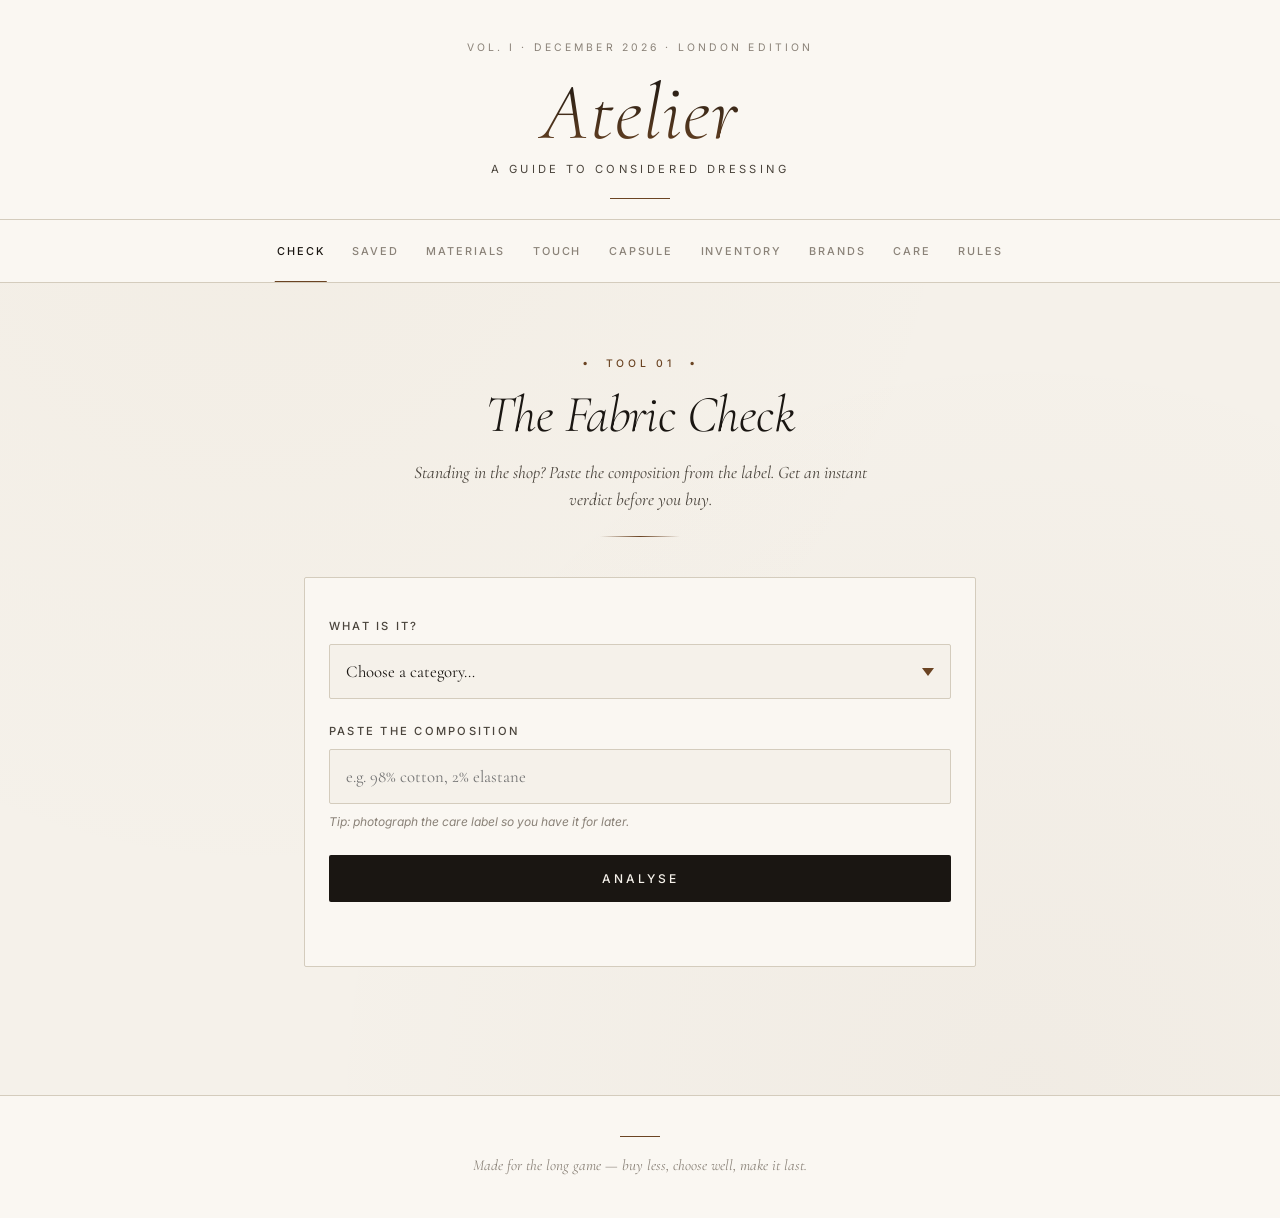
==== index.html @ 92d21474 "Rename index-5.html to index.html" ====
<!DOCTYPE html>
<html lang="en">
<head>
<meta charset="UTF-8">
<meta name="viewport" content="width=device-width, initial-scale=1.0, viewport-fit=cover">
<meta name="theme-color" content="#f5f1ea">
<meta name="apple-mobile-web-app-capable" content="yes">
<meta name="apple-mobile-web-app-status-bar-style" content="default">
<meta name="apple-mobile-web-app-title" content="Atelier">
<title>Atelier — Capsule Wardrobe Guide</title>
<link rel="stylesheet" href="styles.css">
<link rel="preconnect" href="https://fonts.googleapis.com">
<link rel="preconnect" href="https://fonts.gstatic.com" crossorigin>
<link href="https://fonts.googleapis.com/css2?family=Cormorant+Garamond:ital,wght@0,300;0,400;0,500;0,600;1,400&family=Inter:wght@300;400;500;600&display=swap" rel="stylesheet">
</head>
<body>

<header class="masthead">
  <div class="masthead-inner">
    <div class="dateline" id="dateline"></div>
    <h1 class="wordmark">Atelier</h1>
    <div class="tagline">A Guide to Considered Dressing</div>
  </div>
</header>

<nav class="tabs" role="tablist">
  <button class="tab active" data-tab="check" role="tab">Check</button>
  <button class="tab" data-tab="saved" role="tab">Saved</button>
  <button class="tab" data-tab="materials" role="tab">Materials</button>
  <button class="tab" data-tab="touch" role="tab">Touch</button>
  <button class="tab" data-tab="capsule" role="tab">Capsule</button>
  <button class="tab" data-tab="checklist" role="tab">Inventory</button>
  <button class="tab" data-tab="brands" role="tab">Brands</button>
  <button class="tab" data-tab="care" role="tab">Care</button>
  <button class="tab" data-tab="shopping" role="tab">Rules</button>
</nav>

<main>

<!-- ============ TAB 1: SHOPPING CHECK ============ -->
<section class="tab-panel active" id="check">
  <div class="section-header">
    <span class="overline">Tool 01</span>
    <h2 class="section-title">The Fabric Check</h2>
    <p class="lede">Standing in the shop? Paste the composition from the label. Get an instant verdict before you buy.</p>
  </div>

  <div class="check-tool">
    <label for="garment-type" class="field-label">What is it?</label>
    <select id="garment-type" class="select-input">
      <option value="">Choose a category…</option>
      <option value="tshirt">T-shirt / Top</option>
      <option value="jeans">Jeans</option>
      <option value="trousers">Trousers (tailored)</option>
      <option value="blazer">Blazer</option>
      <option value="coat">Coat / Outerwear</option>
      <option value="jumper">Jumper / Knitwear</option>
      <option value="shirt">Shirt / Blouse</option>
      <option value="dress">Dress</option>
      <option value="skirt">Skirt</option>
    </select>

    <label for="composition-input" class="field-label">Paste the composition</label>
    <input type="text" id="composition-input" class="text-input" placeholder="e.g. 98% cotton, 2% elastane">
    <div class="hint">Tip: photograph the care label so you have it for later.</div>

    <button id="check-btn" class="primary-btn">Analyse</button>

    <div id="check-result" class="result-card"></div>
  </div>
</section>

<!-- ============ TAB: SAVED FINDS ============ -->
<section class="tab-panel" id="saved">
  <div class="section-header">
    <span class="overline">Your Finds</span>
    <h2 class="section-title">Saved for Later</h2>
    <p class="lede">The pieces you're considering. Add notes, revisit before committing.</p>
  </div>
  <div id="saved-list" class="saved-list"></div>
</section>

<!-- ============ TAB 2: MATERIALS GUIDE ============ -->
<section class="tab-panel" id="materials">
  <div class="section-header">
    <span class="overline">Tool 02</span>
    <h2 class="section-title">Material Atlas</h2>
    <p class="lede">What to look for, by category. Tap a card to expand.</p>
  </div>
  <div id="materials-list" class="materials-list"></div>
</section>

<!-- ============ TAB: HAND-FEEL TESTS ============ -->
<section class="tab-panel" id="touch">
  <div class="section-header">
    <span class="overline">In the Shop</span>
    <h2 class="section-title">Beyond the Label</h2>
    <p class="lede">Physical tests when the label isn't enough — or when you suspect it lies.</p>
  </div>
  <div id="touch-list" class="touch-list"></div>
</section>

<!-- ============ TAB 3: CAPSULE WARDROBE ============ -->
<section class="tab-panel" id="capsule">
  <div class="section-header">
    <span class="overline">Tool 03</span>
    <h2 class="section-title">The Four-Season Capsule</h2>
    <p class="lede">Classic, timeless, Parisian. Built around neutrals so everything works with everything.</p>
  </div>

  <div class="season-tabs">
    <button class="season-btn active" data-season="foundation">Foundation</button>
    <button class="season-btn" data-season="spring">Spring</button>
    <button class="season-btn" data-season="summer">Summer</button>
    <button class="season-btn" data-season="autumn">Autumn</button>
    <button class="season-btn" data-season="winter">Winter</button>
  </div>

  <div id="capsule-content" class="capsule-content"></div>
</section>

<!-- ============ TAB 4: CHECKLIST ============ -->
<section class="tab-panel" id="checklist">
  <div class="section-header">
    <span class="overline">Tool 04</span>
    <h2 class="section-title">Your Wardrobe Inventory</h2>
    <p class="lede">Tick what you already own. See what's left to build the complete capsule. Saves automatically.</p>
  </div>

  <div class="progress-bar">
    <div class="progress-fill" id="progress-fill"></div>
    <div class="progress-text" id="progress-text">0 of 0 owned</div>
  </div>

  <div id="checklist-content" class="checklist-content"></div>

  <button id="reset-checklist" class="ghost-btn">Reset checklist</button>
</section>

<!-- ============ TAB: BRANDS ============ -->
<section class="tab-panel" id="brands">
  <div class="section-header">
    <span class="overline">Where to Shop</span>
    <h2 class="section-title">The Brand Atlas</h2>
    <p class="lede">UK mid-range. What each brand does well, what to watch for, when to buy.</p>
  </div>
  <div id="brands-list" class="brands-list"></div>
</section>

<!-- ============ TAB: CARE ============ -->
<section class="tab-panel" id="care">
  <div class="section-header">
    <span class="overline">Make it Last</span>
    <h2 class="section-title">The Care Manual</h2>
    <p class="lede">A good care routine doubles a wardrobe's lifespan. Per fibre, what actually matters.</p>
  </div>
  <div id="care-list" class="care-list"></div>
</section>

<!-- ============ TAB 5: SHOPPING NOTES ============ -->
<section class="tab-panel" id="shopping">
  <div class="section-header">
    <span class="overline">Tool 05</span>
    <h2 class="section-title">The Rules of Acquiring</h2>
    <p class="lede">How to shop a capsule without breaking it — or your budget.</p>
  </div>
  <div id="rules-content" class="rules-content"></div>
</section>

</main>

<footer>
  <div class="footer-line"></div>
  <p>Made for the long game — buy less, choose well, make it last.</p>
</footer>

<script src="data.js"></script>
<script src="app.js"></script>
</body>
</html>
---- styles.css ----
/* ============================================
   ATELIER — Capsule Wardrobe Guide
   Editorial / Parisian / Timeless
   ============================================ */

:root {
  --bg: #f5f1ea;
  --bg-paper: #faf7f2;
  --bg-deep: #ebe4d8;
  --ink: #1a1612;
  --ink-soft: #4a443c;
  --ink-faint: #8a8278;
  --rule: #d4ccbd;
  --accent: #6b4423;
  --accent-soft: #a07856;
  --gold: #b08d57;
  --green: #4a5d3a;
  --red: #8b3a3a;
  --amber: #a87838;

  --serif: 'Cormorant Garamond', 'Times New Roman', serif;
  --sans: 'Inter', -apple-system, BlinkMacSystemFont, sans-serif;

  --space-xs: 0.5rem;
  --space-sm: 1rem;
  --space-md: 1.5rem;
  --space-lg: 2.5rem;
  --space-xl: 4rem;

  --max-width: 720px;
}

* { box-sizing: border-box; margin: 0; padding: 0; }

html { -webkit-text-size-adjust: 100%; }

body {
  font-family: var(--serif);
  background: var(--bg);
  color: var(--ink);
  line-height: 1.6;
  font-size: 18px;
  padding-bottom: env(safe-area-inset-bottom);
  min-height: 100vh;
  background-image:
    radial-gradient(at 20% 10%, rgba(176, 141, 87, 0.04) 0%, transparent 50%),
    radial-gradient(at 80% 90%, rgba(107, 68, 35, 0.03) 0%, transparent 50%);
}

/* ============ MASTHEAD ============ */
.masthead {
  padding: var(--space-lg) var(--space-md) var(--space-md);
  text-align: center;
  border-bottom: 1px solid var(--rule);
  background: var(--bg-paper);
  padding-top: calc(var(--space-lg) + env(safe-area-inset-top));
  position: relative;
}

.masthead::before, .masthead::after {
  content: '';
  position: absolute;
  left: 50%;
  transform: translateX(-50%);
  width: 60px;
  height: 1px;
  background: var(--accent);
}
.masthead::before { top: calc(var(--space-lg) - 0.5rem + env(safe-area-inset-top)); display: none; }
.masthead::after { bottom: 1.25rem; }

.masthead-inner {
  max-width: var(--max-width);
  margin: 0 auto;
}

.dateline {
  font-family: var(--sans);
  font-size: 0.65rem;
  letter-spacing: 0.3em;
  text-transform: uppercase;
  color: var(--ink-faint);
  margin-bottom: var(--space-sm);
  font-weight: 400;
}

.wordmark {
  font-family: var(--serif);
  font-weight: 300;
  font-size: clamp(3rem, 10vw, 5rem);
  letter-spacing: 0.01em;
  font-style: italic;
  line-height: 1;
  margin-bottom: var(--space-xs);
  background: linear-gradient(180deg, var(--ink) 0%, var(--accent) 100%);
  -webkit-background-clip: text;
  background-clip: text;
  -webkit-text-fill-color: transparent;
}

.tagline {
  font-family: var(--sans);
  font-size: 0.7rem;
  letter-spacing: 0.3em;
  text-transform: uppercase;
  color: var(--ink-soft);
  font-weight: 400;
  margin-bottom: var(--space-sm);
}

/* ============ TABS ============ */
.tabs {
  display: flex;
  justify-content: center;
  gap: 0;
  background: var(--bg-paper);
  border-bottom: 1px solid var(--rule);
  position: sticky;
  top: 0;
  z-index: 100;
  overflow-x: auto;
  scrollbar-width: none;
  padding: 0 var(--space-sm);
}
.tabs::-webkit-scrollbar { display: none; }

.tab {
  background: none;
  border: none;
  padding: var(--space-md) 0.85rem;
  font-family: var(--sans);
  font-size: 0.68rem;
  letter-spacing: 0.18em;
  text-transform: uppercase;
  color: var(--ink-faint);
  cursor: pointer;
  position: relative;
  white-space: nowrap;
  transition: color 0.25s ease;
  font-weight: 500;
}

.tab:hover { color: var(--ink-soft); }

.tab.active {
  color: var(--ink);
}

.tab.active::after {
  content: '';
  position: absolute;
  bottom: -1px;
  left: 50%;
  transform: translateX(-50%);
  width: 70%;
  height: 2px;
  background: var(--accent);
  animation: slideIn 0.3s ease;
}

@keyframes slideIn {
  from { width: 0; opacity: 0; }
  to { width: 70%; opacity: 1; }
}

/* ============ MAIN ============ */
main {
  max-width: var(--max-width);
  margin: 0 auto;
  padding: var(--space-lg) var(--space-md);
}

.tab-panel {
  display: none;
  animation: fadeIn 0.4s ease;
}

.tab-panel.active { display: block; }

@keyframes fadeIn {
  from { opacity: 0; transform: translateY(8px); }
  to { opacity: 1; transform: translateY(0); }
}

/* ============ SECTION HEADERS ============ */
.section-header {
  text-align: center;
  margin-bottom: var(--space-lg);
  padding-bottom: var(--space-md);
  position: relative;
}

.section-header::after {
  content: '';
  position: absolute;
  bottom: 0;
  left: 50%;
  transform: translateX(-50%);
  width: 80px;
  height: 1px;
  background: linear-gradient(90deg, transparent, var(--accent) 50%, transparent);
}

.overline {
  display: inline-block;
  font-family: var(--sans);
  font-size: 0.65rem;
  letter-spacing: 0.35em;
  text-transform: uppercase;
  color: var(--accent);
  margin-bottom: var(--space-sm);
  font-weight: 500;
  position: relative;
  padding: 0 1.5rem;
}

.overline::before, .overline::after {
  content: '·';
  position: absolute;
  top: 50%;
  transform: translateY(-50%);
  color: var(--accent);
  font-size: 1.5rem;
  line-height: 0;
}
.overline::before { left: 0; }
.overline::after { right: 0; }

.section-title {
  font-family: var(--serif);
  font-weight: 300;
  font-style: italic;
  font-size: clamp(2.25rem, 7vw, 3.25rem);
  line-height: 1.05;
  margin-bottom: var(--space-sm);
  color: var(--ink);
  letter-spacing: -0.01em;
}

.lede {
  font-family: var(--serif);
  font-size: 1.1rem;
  color: var(--ink-soft);
  max-width: 480px;
  margin: 0 auto;
  line-height: 1.55;
  font-style: italic;
}

/* ============ CHECK TOOL ============ */
.check-tool {
  background: var(--bg-paper);
  padding: var(--space-lg) var(--space-md);
  border: 1px solid var(--rule);
  border-radius: 2px;
}

.field-label {
  display: block;
  font-family: var(--sans);
  font-size: 0.7rem;
  letter-spacing: 0.2em;
  text-transform: uppercase;
  color: var(--ink-soft);
  margin-bottom: var(--space-xs);
  font-weight: 500;
}

.field-label:not(:first-child) {
  margin-top: var(--space-md);
}

.select-input, .text-input {
  width: 100%;
  padding: var(--space-sm);
  font-family: var(--serif);
  font-size: 1.05rem;
  background: var(--bg);
  border: 1px solid var(--rule);
  border-radius: 2px;
  color: var(--ink);
  transition: border-color 0.2s;
  -webkit-appearance: none;
  appearance: none;
}

.select-input {
  background-image: url("data:image/svg+xml,%3Csvg xmlns='http://www.w3.org/2000/svg' width='12' height='8' viewBox='0 0 12 8'%3E%3Cpath fill='%236b4423' d='M6 8L0 0h12z'/%3E%3C/svg%3E");
  background-repeat: no-repeat;
  background-position: right 1rem center;
  padding-right: 2.5rem;
}

.select-input:focus, .text-input:focus {
  outline: none;
  border-color: var(--accent);
}

.hint {
  font-family: var(--sans);
  font-size: 0.75rem;
  color: var(--ink-faint);
  margin-top: var(--space-xs);
  font-style: italic;
}

.primary-btn {
  display: block;
  width: 100%;
  margin-top: var(--space-md);
  padding: var(--space-sm) var(--space-md);
  background: var(--ink);
  color: var(--bg);
  border: none;
  font-family: var(--sans);
  font-size: 0.75rem;
  letter-spacing: 0.25em;
  text-transform: uppercase;
  font-weight: 500;
  cursor: pointer;
  transition: background 0.2s;
  border-radius: 2px;
}

.primary-btn:hover { background: var(--accent); }
.primary-btn:active { transform: translateY(1px); }

.ghost-btn {
  display: block;
  margin: var(--space-lg) auto 0;
  padding: var(--space-xs) var(--space-md);
  background: none;
  color: var(--ink-faint);
  border: 1px solid var(--rule);
  font-family: var(--sans);
  font-size: 0.7rem;
  letter-spacing: 0.2em;
  text-transform: uppercase;
  cursor: pointer;
  transition: all 0.2s;
  border-radius: 2px;
}

.ghost-btn:hover {
  color: var(--ink);
  border-color: var(--ink);
}

/* ============ RESULT CARD ============ */
.result-card {
  margin-top: var(--space-md);
  padding: 0;
  background: transparent;
}

.result-card:not(:empty) {
  padding: var(--space-md);
  background: var(--bg);
  border-left: 3px solid var(--rule);
  margin-top: var(--space-md);
  animation: fadeIn 0.4s ease;
}

.result-card.verdict-excellent { border-left-color: var(--green); }
.result-card.verdict-good { border-left-color: var(--gold); }
.result-card.verdict-okay { border-left-color: var(--amber); }
.result-card.verdict-poor { border-left-color: var(--red); }

.verdict-label {
  font-family: var(--sans);
  font-size: 0.7rem;
  letter-spacing: 0.25em;
  text-transform: uppercase;
  font-weight: 600;
  margin-bottom: var(--space-xs);
}

.verdict-excellent .verdict-label { color: var(--green); }
.verdict-good .verdict-label { color: var(--gold); }
.verdict-okay .verdict-label { color: var(--amber); }
.verdict-poor .verdict-label { color: var(--red); }

.verdict-title {
  font-family: var(--serif);
  font-size: 1.5rem;
  font-style: italic;
  margin-bottom: var(--space-sm);
  line-height: 1.2;
}

.verdict-body {
  font-family: var(--serif);
  font-size: 1rem;
  color: var(--ink-soft);
  line-height: 1.5;
  margin-bottom: var(--space-sm);
}

.verdict-body:last-child { margin-bottom: 0; }

.verdict-body strong {
  font-weight: 600;
  color: var(--ink);
}

.fibre-breakdown {
  margin-top: var(--space-sm);
  padding-top: var(--space-sm);
  border-top: 1px solid var(--rule);
}

.fibre-row {
  display: flex;
  justify-content: space-between;
  align-items: baseline;
  padding: 4px 0;
  font-family: var(--sans);
  font-size: 0.85rem;
}

.fibre-name { color: var(--ink); font-weight: 500; }
.fibre-pct { color: var(--ink-soft); font-variant-numeric: tabular-nums; }
.fibre-tag {
  font-size: 0.65rem;
  letter-spacing: 0.15em;
  text-transform: uppercase;
  padding: 2px 6px;
  border-radius: 2px;
  margin-left: 8px;
}
.fibre-tag.good { background: rgba(74, 93, 58, 0.12); color: var(--green); }
.fibre-tag.neutral { background: rgba(176, 141, 87, 0.15); color: var(--gold); }
.fibre-tag.poor { background: rgba(139, 58, 58, 0.1); color: var(--red); }

/* ============ MATERIALS LIST ============ */
.materials-list {
  display: flex;
  flex-direction: column;
  gap: var(--space-md);
}

.material-card {
  background: var(--bg-paper);
  border: 1px solid var(--rule);
  border-radius: 2px;
  overflow: hidden;
  transition: border-color 0.2s;
}

.material-card.open { border-color: var(--accent); }

.material-header {
  padding: var(--space-md);
  cursor: pointer;
  display: flex;
  justify-content: space-between;
  align-items: center;
  gap: var(--space-sm);
}

.material-title-group { flex: 1; }

.material-name {
  font-family: var(--serif);
  font-size: 1.5rem;
  font-style: italic;
  line-height: 1.1;
  margin-bottom: 2px;
}

.material-sub {
  font-family: var(--sans);
  font-size: 0.7rem;
  letter-spacing: 0.2em;
  text-transform: uppercase;
  color: var(--ink-faint);
  font-weight: 500;
}

.material-toggle {
  font-family: var(--serif);
  font-size: 1.5rem;
  color: var(--accent);
  transition: transform 0.3s ease;
  line-height: 1;
}

.material-card.open .material-toggle { transform: rotate(45deg); }

.material-body {
  max-height: 0;
  overflow: hidden;
  transition: max-height 0.4s ease;
}

.material-card.open .material-body { max-height: 3000px; }

.material-body-inner {
  padding: 0 var(--space-md) var(--space-md);
  border-top: 1px solid var(--rule);
  padding-top: var(--space-md);
}

.spec-block { margin-bottom: var(--space-md); }
.spec-block:last-child { margin-bottom: 0; }

.spec-heading {
  font-family: var(--sans);
  font-size: 0.7rem;
  letter-spacing: 0.2em;
  text-transform: uppercase;
  color: var(--accent);
  font-weight: 500;
  margin-bottom: var(--space-xs);
}

.spec-list {
  list-style: none;
  padding: 0;
}

.spec-list li {
  font-family: var(--serif);
  font-size: 1rem;
  color: var(--ink-soft);
  padding: 6px 0;
  padding-left: 1.25rem;
  position: relative;
  line-height: 1.5;
}

.spec-list li::before {
  content: '—';
  position: absolute;
  left: 0;
  color: var(--accent-soft);
}

.spec-list li strong {
  color: var(--ink);
  font-weight: 600;
}

.avoid-list li::before { content: '×'; color: var(--red); font-weight: bold; }
.good-list li::before { content: '✓'; color: var(--green); font-weight: bold; }

/* ============ CAPSULE ============ */
.season-tabs {
  display: flex;
  gap: 4px;
  margin-bottom: var(--space-lg);
  overflow-x: auto;
  scrollbar-width: none;
  padding-bottom: 4px;
}
.season-tabs::-webkit-scrollbar { display: none; }

.season-btn {
  flex: 1 0 auto;
  background: var(--bg-paper);
  border: 1px solid var(--rule);
  padding: var(--space-sm) var(--space-md);
  font-family: var(--sans);
  font-size: 0.7rem;
  letter-spacing: 0.18em;
  text-transform: uppercase;
  color: var(--ink-soft);
  cursor: pointer;
  transition: all 0.2s;
  white-space: nowrap;
  font-weight: 500;
  border-radius: 2px;
}

.season-btn.active {
  background: var(--ink);
  color: var(--bg);
  border-color: var(--ink);
}

.capsule-content {
  display: flex;
  flex-direction: column;
  gap: var(--space-lg);
}

.capsule-intro {
  font-family: var(--serif);
  font-size: 1.05rem;
  font-style: italic;
  color: var(--ink-soft);
  text-align: center;
  padding: var(--space-md) var(--space-sm);
  border-top: 1px solid var(--rule);
  border-bottom: 1px solid var(--rule);
  line-height: 1.5;
}

.capsule-category {
  margin-bottom: var(--space-md);
}

.category-title {
  font-family: var(--serif);
  font-size: 1.6rem;
  font-style: italic;
  margin-bottom: var(--space-xs);
  padding-bottom: var(--space-xs);
  border-bottom: 2px solid var(--ink);
  display: inline-block;
}

.category-count {
  font-family: var(--sans);
  font-size: 0.7rem;
  letter-spacing: 0.2em;
  text-transform: uppercase;
  color: var(--ink-faint);
  margin-bottom: var(--space-md);
  font-weight: 500;
}

.item-list {
  display: flex;
  flex-direction: column;
  gap: var(--space-sm);
}

.item-card {
  background: var(--bg-paper);
  border: 1px solid var(--rule);
  padding: var(--space-md);
  border-radius: 2px;
  position: relative;
}

.item-card.essential {
  border-left: 3px solid var(--accent);
}

.item-name {
  font-family: var(--serif);
  font-size: 1.25rem;
  font-weight: 500;
  margin-bottom: 4px;
  line-height: 1.2;
}

.item-essential-flag {
  font-family: var(--sans);
  font-size: 0.6rem;
  letter-spacing: 0.25em;
  text-transform: uppercase;
  color: var(--accent);
  font-weight: 600;
  margin-bottom: var(--space-xs);
}

.item-desc {
  font-family: var(--serif);
  font-size: 0.95rem;
  color: var(--ink-soft);
  line-height: 1.5;
  margin-bottom: var(--space-sm);
}

.item-spec {
  font-family: var(--sans);
  font-size: 0.75rem;
  color: var(--ink);
  padding: var(--space-xs) var(--space-sm);
  background: var(--bg);
  border-radius: 2px;
  line-height: 1.5;
}

.item-spec strong {
  display: block;
  font-size: 0.65rem;
  letter-spacing: 0.2em;
  text-transform: uppercase;
  color: var(--accent);
  margin-bottom: 2px;
  font-weight: 600;
}

.colour-swatches {
  display: flex;
  gap: 6px;
  margin-top: var(--space-xs);
  flex-wrap: wrap;
}

.swatch {
  display: inline-flex;
  align-items: center;
  gap: 6px;
  font-family: var(--sans);
  font-size: 0.7rem;
  color: var(--ink-soft);
  padding: 4px 8px;
  background: var(--bg);
  border: 1px solid var(--rule);
  border-radius: 12px;
}

.swatch-dot {
  width: 10px;
  height: 10px;
  border-radius: 50%;
  border: 1px solid rgba(0,0,0,0.1);
}

/* ============ CHECKLIST ============ */
.progress-bar {
  position: relative;
  height: 36px;
  background: var(--bg-paper);
  border: 1px solid var(--rule);
  margin-bottom: var(--space-lg);
  border-radius: 2px;
  overflow: hidden;
}

.progress-fill {
  height: 100%;
  background: linear-gradient(90deg, var(--accent-soft), var(--accent));
  transition: width 0.5s ease;
  width: 0%;
}

.progress-text {
  position: absolute;
  inset: 0;
  display: flex;
  align-items: center;
  justify-content: center;
  font-family: var(--sans);
  font-size: 0.75rem;
  letter-spacing: 0.2em;
  text-transform: uppercase;
  color: var(--ink);
  font-weight: 500;
  mix-blend-mode: difference;
  color: white;
}

.checklist-content {
  display: flex;
  flex-direction: column;
  gap: var(--space-md);
}

.checklist-category {
  background: var(--bg-paper);
  border: 1px solid var(--rule);
  padding: var(--space-md);
  border-radius: 2px;
}

.checklist-cat-title {
  font-family: var(--serif);
  font-size: 1.3rem;
  font-style: italic;
  margin-bottom: var(--space-sm);
  padding-bottom: var(--space-xs);
  border-bottom: 1px solid var(--rule);
}

.check-item {
  display: flex;
  align-items: center;
  gap: var(--space-sm);
  padding: var(--space-xs) 0;
  cursor: pointer;
  user-select: none;
}

.check-box {
  width: 22px;
  height: 22px;
  border: 1.5px solid var(--ink-faint);
  border-radius: 2px;
  flex-shrink: 0;
  transition: all 0.2s;
  display: flex;
  align-items: center;
  justify-content: center;
  background: var(--bg);
}

.check-item.checked .check-box {
  background: var(--accent);
  border-color: var(--accent);
}

.check-item.checked .check-box::after {
  content: '✓';
  color: white;
  font-weight: 600;
  font-size: 0.9rem;
  font-family: var(--sans);
}

.check-label {
  font-family: var(--serif);
  font-size: 1rem;
  color: var(--ink);
  flex: 1;
  line-height: 1.4;
}

.check-item.checked .check-label {
  text-decoration: line-through;
  color: var(--ink-faint);
}

/* ============ RULES / SHOPPING ============ */
.rules-content {
  display: flex;
  flex-direction: column;
  gap: var(--space-md);
}

.rule-card {
  background: var(--bg-paper);
  border: 1px solid var(--rule);
  padding: var(--space-md);
  position: relative;
  border-radius: 2px;
}

.rule-number {
  font-family: var(--serif);
  font-style: italic;
  font-size: 3rem;
  color: var(--accent-soft);
  line-height: 1;
  position: absolute;
  top: var(--space-sm);
  right: var(--space-md);
  opacity: 0.3;
}

.rule-title {
  font-family: var(--serif);
  font-size: 1.4rem;
  font-style: italic;
  margin-bottom: var(--space-xs);
  line-height: 1.2;
  padding-right: 60px;
}

.rule-body {
  font-family: var(--serif);
  font-size: 1rem;
  color: var(--ink-soft);
  line-height: 1.5;
}

.rule-body strong {
  color: var(--ink);
  font-weight: 600;
}

/* ============ FOOTER ============ */
footer {
  text-align: center;
  padding: var(--space-lg) var(--space-md);
  border-top: 1px solid var(--rule);
  margin-top: var(--space-xl);
  background: var(--bg-paper);
}

.footer-line {
  width: 40px;
  height: 1px;
  background: var(--accent);
  margin: 0 auto var(--space-sm);
}

footer p {
  font-family: var(--serif);
  font-style: italic;
  font-size: 0.95rem;
  color: var(--ink-faint);
}

/* ============ RESPONSIVE ============ */
@media (min-width: 720px) {
  body { font-size: 18px; }
  main { padding: var(--space-xl) var(--space-md); }
}

@media (max-width: 380px) {
  body { font-size: 16px; }
  .tab { padding: var(--space-md) 0.55rem; font-size: 0.62rem; }
  .item-card, .checklist-category, .rule-card { padding: var(--space-sm); }
}

/* ============================================
   NEW SECTIONS — POLISHED ADDITIONS
   ============================================ */

/* --- Save find button on Check result --- */
.save-find-row {
  margin-top: var(--space-md);
  padding-top: var(--space-md);
  border-top: 1px solid var(--rule);
}

.save-note-input {
  width: 100%;
  padding: 0.6rem var(--space-sm);
  font-family: var(--serif);
  font-size: 0.95rem;
  font-style: italic;
  background: var(--bg-paper);
  border: 1px solid var(--rule);
  border-radius: 2px;
  color: var(--ink);
  margin-bottom: var(--space-xs);
}
.save-note-input:focus { outline: none; border-color: var(--accent); }

.save-find-btn {
  width: 100%;
  padding: 0.65rem var(--space-sm);
  background: var(--bg-paper);
  color: var(--accent);
  border: 1px solid var(--accent);
  font-family: var(--sans);
  font-size: 0.7rem;
  letter-spacing: 0.22em;
  text-transform: uppercase;
  font-weight: 500;
  cursor: pointer;
  transition: all 0.25s ease;
  border-radius: 2px;
}
.save-find-btn:hover {
  background: var(--accent);
  color: var(--bg-paper);
}

.save-confirm {
  font-family: var(--sans);
  font-size: 0.75rem;
  color: var(--green);
  text-align: center;
  margin-top: var(--space-xs);
  opacity: 0;
  transition: opacity 0.4s ease;
  font-weight: 500;
  letter-spacing: 0.15em;
  text-transform: uppercase;
}

/* --- Empty state --- */
.empty-state {
  text-align: center;
  padding: var(--space-xl) var(--space-md);
  background: var(--bg-paper);
  border: 1px dashed var(--rule);
  border-radius: 2px;
}

.empty-icon {
  font-size: 3rem;
  color: var(--accent-soft);
  margin-bottom: var(--space-sm);
  line-height: 1;
}

.empty-title {
  font-family: var(--serif);
  font-style: italic;
  font-size: 1.5rem;
  margin-bottom: var(--space-sm);
  color: var(--ink);
}

.empty-body {
  font-family: var(--serif);
  font-size: 1rem;
  color: var(--ink-soft);
  max-width: 360px;
  margin: 0 auto;
  line-height: 1.5;
}

/* --- Saved finds list --- */
.saved-list {
  display: flex;
  flex-direction: column;
  gap: var(--space-sm);
}

.saved-card {
  background: var(--bg-paper);
  border: 1px solid var(--rule);
  border-left: 3px solid var(--rule);
  padding: var(--space-md);
  border-radius: 2px;
  position: relative;
  animation: fadeIn 0.3s ease;
}

.saved-card.verdict-excellent { border-left-color: var(--green); }
.saved-card.verdict-good { border-left-color: var(--gold); }
.saved-card.verdict-okay { border-left-color: var(--amber); }
.saved-card.verdict-poor { border-left-color: var(--red); }

.saved-header {
  display: flex;
  justify-content: space-between;
  align-items: flex-start;
  margin-bottom: var(--space-xs);
}

.saved-label {
  font-family: var(--sans);
  font-size: 0.65rem;
  letter-spacing: 0.25em;
  text-transform: uppercase;
  font-weight: 600;
  margin-bottom: 4px;
}
.saved-card.verdict-excellent .saved-label { color: var(--green); }
.saved-card.verdict-good .saved-label { color: var(--gold); }
.saved-card.verdict-okay .saved-label { color: var(--amber); }
.saved-card.verdict-poor .saved-label { color: var(--red); }

.saved-garment {
  font-family: var(--sans);
  font-size: 0.75rem;
  color: var(--ink-faint);
  font-weight: 500;
}

.saved-delete {
  background: none;
  border: none;
  font-size: 1.5rem;
  color: var(--ink-faint);
  cursor: pointer;
  padding: 0 0.5rem;
  line-height: 1;
  font-weight: 300;
  transition: color 0.2s;
}
.saved-delete:hover { color: var(--red); }

.saved-title {
  font-family: var(--serif);
  font-style: italic;
  font-size: 1.3rem;
  line-height: 1.2;
  margin-bottom: var(--space-sm);
  color: var(--ink);
}

.saved-comp {
  font-family: var(--sans);
  font-size: 0.85rem;
  color: var(--ink-soft);
  padding: var(--space-xs) var(--space-sm);
  background: var(--bg);
  border-radius: 2px;
  margin-bottom: var(--space-sm);
  line-height: 1.5;
}
.saved-comp strong {
  display: block;
  font-size: 0.6rem;
  letter-spacing: 0.2em;
  text-transform: uppercase;
  color: var(--accent);
  margin-bottom: 2px;
  font-weight: 600;
}

.saved-note {
  font-family: var(--serif);
  font-style: italic;
  font-size: 1rem;
  color: var(--ink);
  padding-left: var(--space-sm);
  border-left: 2px solid var(--accent-soft);
  margin-bottom: var(--space-sm);
  line-height: 1.5;
}

.saved-date {
  font-family: var(--sans);
  font-size: 0.65rem;
  letter-spacing: 0.2em;
  text-transform: uppercase;
  color: var(--ink-faint);
  font-weight: 500;
}

/* --- Hand-feel tests --- */
.touch-list {
  display: flex;
  flex-direction: column;
  gap: var(--space-md);
}

.touch-card {
  background: var(--bg-paper);
  border: 1px solid var(--rule);
  padding: var(--space-md);
  border-radius: 2px;
  position: relative;
  overflow: hidden;
}

.touch-num {
  position: absolute;
  top: var(--space-xs);
  right: var(--space-sm);
  font-family: var(--serif);
  font-style: italic;
  font-size: 3.5rem;
  color: var(--accent-soft);
  opacity: 0.15;
  line-height: 1;
  font-weight: 300;
}

.touch-icon {
  font-size: 1.75rem;
  margin-bottom: var(--space-xs);
  color: var(--accent);
}

.touch-name {
  font-family: var(--serif);
  font-style: italic;
  font-size: 1.5rem;
  margin-bottom: var(--space-sm);
  line-height: 1.2;
  color: var(--ink);
}

.touch-when, .touch-how {
  font-family: var(--serif);
  font-size: 0.95rem;
  color: var(--ink-soft);
  padding: 0.4rem 0;
  line-height: 1.5;
}

.touch-when strong, .touch-how strong {
  display: inline-block;
  font-family: var(--sans);
  font-size: 0.6rem;
  letter-spacing: 0.25em;
  text-transform: uppercase;
  color: var(--accent);
  font-weight: 600;
  margin-right: 0.5rem;
  min-width: 40px;
}

.touch-result-row {
  display: flex;
  flex-direction: column;
  gap: var(--space-xs);
  margin: var(--space-sm) 0;
}

@media (min-width: 520px) {
  .touch-result-row { flex-direction: row; }
  .touch-result-row > div { flex: 1; }
}

.touch-pass, .touch-fail {
  padding: var(--space-sm);
  background: var(--bg);
  border-radius: 2px;
  font-family: var(--serif);
  font-size: 0.95rem;
  line-height: 1.5;
  border-left: 2px solid;
}

.touch-pass { color: var(--ink); border-left-color: var(--green); }
.touch-fail { color: var(--ink); border-left-color: var(--red); }

.touch-pass strong, .touch-fail strong {
  display: block;
  font-family: var(--sans);
  font-size: 0.65rem;
  letter-spacing: 0.2em;
  text-transform: uppercase;
  margin-bottom: 4px;
  font-weight: 600;
}
.touch-pass strong { color: var(--green); }
.touch-fail strong { color: var(--red); }

.touch-note {
  font-family: var(--serif);
  font-style: italic;
  font-size: 0.95rem;
  color: var(--ink-soft);
  padding-top: var(--space-sm);
  border-top: 1px solid var(--rule);
  line-height: 1.5;
}

/* --- Brands --- */
.brands-list {
  display: flex;
  flex-direction: column;
  gap: var(--space-sm);
}

.brand-card {
  background: var(--bg-paper);
  border: 1px solid var(--rule);
  border-radius: 2px;
  overflow: hidden;
  transition: border-color 0.25s;
}

.brand-card.open { border-color: var(--accent); }

.brand-header {
  padding: var(--space-md);
  cursor: pointer;
  display: flex;
  justify-content: space-between;
  align-items: center;
  gap: var(--space-sm);
}

.brand-name {
  font-family: var(--serif);
  font-style: italic;
  font-size: 1.5rem;
  line-height: 1.1;
  margin-bottom: 4px;
  color: var(--ink);
}

.brand-tier {
  font-family: var(--sans);
  font-size: 0.7rem;
  letter-spacing: 0.18em;
  text-transform: uppercase;
  color: var(--ink-faint);
  font-weight: 500;
}

.brand-toggle {
  font-family: var(--serif);
  font-size: 1.5rem;
  color: var(--accent);
  transition: transform 0.3s ease;
  line-height: 1;
}

.brand-card.open .brand-toggle { transform: rotate(45deg); }

.brand-body {
  max-height: 0;
  overflow: hidden;
  transition: max-height 0.4s ease;
}

.brand-card.open .brand-body { max-height: 2000px; }

.brand-body-inner {
  padding: 0 var(--space-md) var(--space-md);
  border-top: 1px solid var(--rule);
  padding-top: var(--space-md);
}

/* --- Care --- */
.care-list {
  display: flex;
  flex-direction: column;
  gap: var(--space-sm);
}

.care-card {
  background: var(--bg-paper);
  border: 1px solid var(--rule);
  border-radius: 2px;
  overflow: hidden;
  transition: border-color 0.25s;
}

.care-card.open { border-color: var(--accent); }

.care-header {
  padding: var(--space-md);
  cursor: pointer;
  display: flex;
  align-items: center;
  gap: var(--space-sm);
}

.care-icon {
  font-size: 1.75rem;
  flex-shrink: 0;
}

.care-name {
  font-family: var(--serif);
  font-style: italic;
  font-size: 1.5rem;
  line-height: 1.1;
  color: var(--ink);
  flex: 1;
}

.care-toggle {
  font-family: var(--serif);
  font-size: 1.5rem;
  color: var(--accent);
  transition: transform 0.3s ease;
  line-height: 1;
  margin-left: auto;
}

.care-card.open .care-toggle { transform: rotate(45deg); }

.care-summary {
  font-family: var(--serif);
  font-style: italic;
  font-size: 1rem;
  color: var(--ink-soft);
  padding: 0 var(--space-md) var(--space-md);
  line-height: 1.5;
  border-top: 1px solid var(--rule);
  padding-top: var(--space-sm);
}

.care-body {
  max-height: 0;
  overflow: hidden;
  transition: max-height 0.5s ease;
}

.care-card.open .care-body { max-height: 3000px; }

.care-body-inner {
  padding: 0 var(--space-md) var(--space-md);
  border-top: 1px solid var(--rule);
  padding-top: var(--space-md);
}
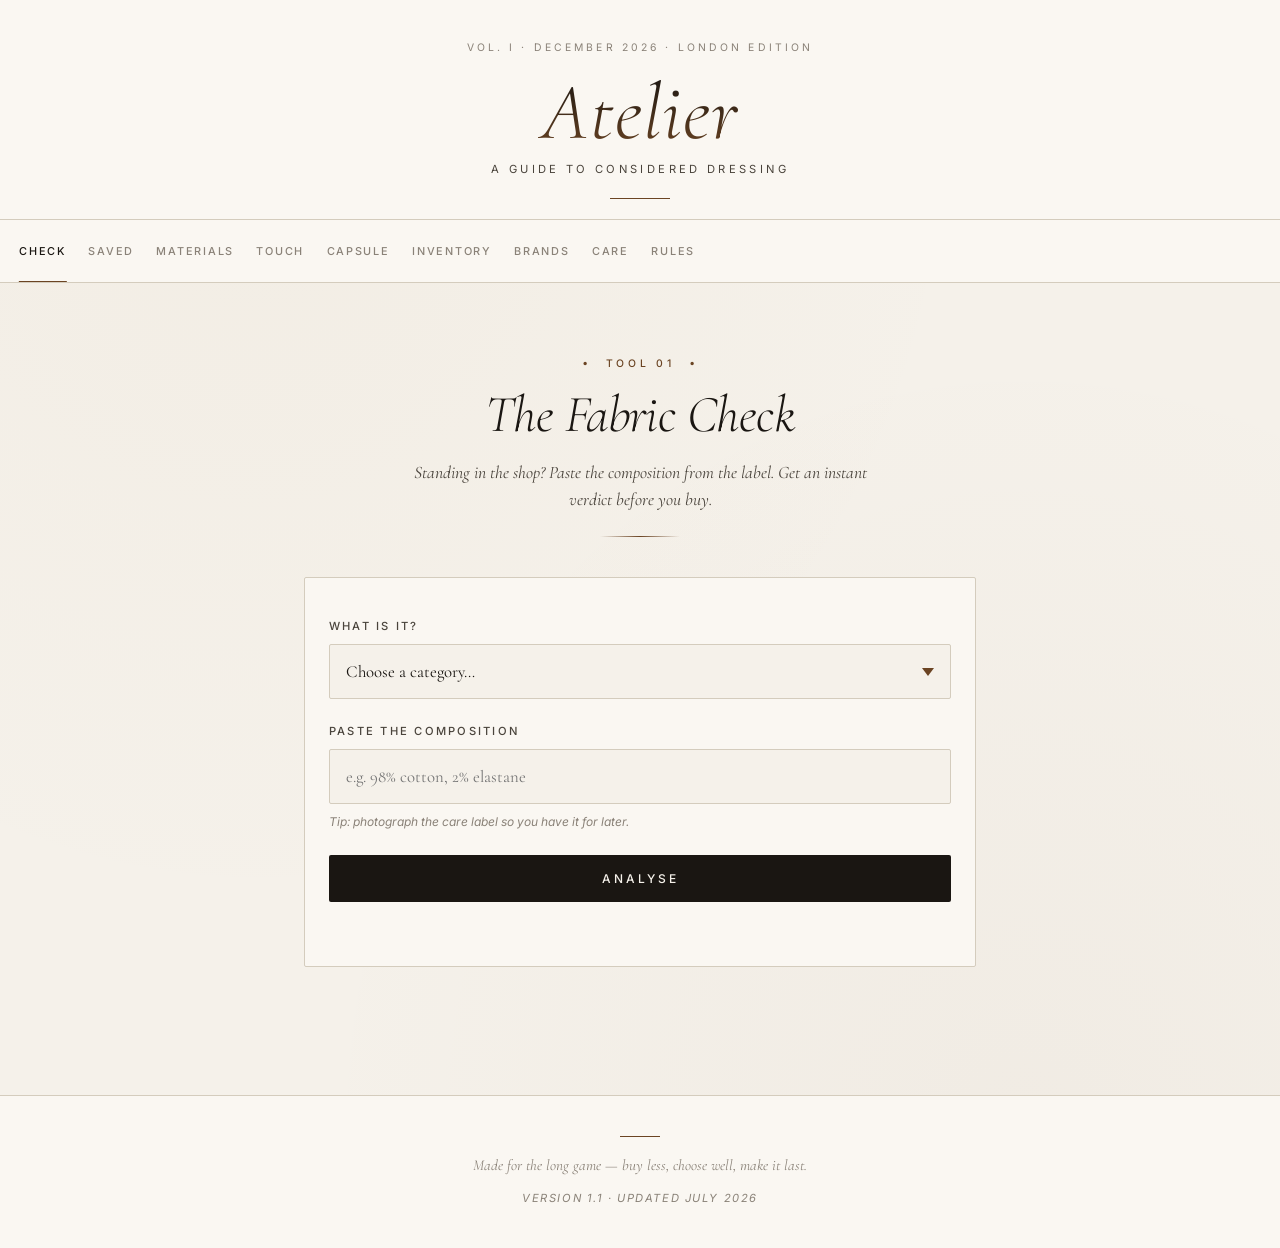
==== commit 9e5081fc: "Add version info to footer in index.html" ====
--- a/index.html
+++ b/index.html
@@ -14,7 +14,7 @@
 <link href="https://fonts.googleapis.com/css2?family=Cormorant+Garamond:ital,wght@0,300;0,400;0,500;0,600;1,400&family=Inter:wght@300;400;500;600&display=swap" rel="stylesheet">
 </head>
 <body>
-
+ 
 <header class="masthead">
   <div class="masthead-inner">
     <div class="dateline" id="dateline"></div>
@@ -22,7 +22,8 @@
     <div class="tagline">A Guide to Considered Dressing</div>
   </div>
 </header>
-
+ 
+<div class="tabs-wrap">
 <nav class="tabs" role="tablist">
   <button class="tab active" data-tab="check" role="tab">Check</button>
   <button class="tab" data-tab="saved" role="tab">Saved</button>
@@ -34,9 +35,10 @@
   <button class="tab" data-tab="care" role="tab">Care</button>
   <button class="tab" data-tab="shopping" role="tab">Rules</button>
 </nav>
-
+</div>
+ 
 <main>
-
+ 
 <!-- ============ TAB 1: SHOPPING CHECK ============ -->
 <section class="tab-panel active" id="check">
   <div class="section-header">
@@ -44,7 +46,7 @@
     <h2 class="section-title">The Fabric Check</h2>
     <p class="lede">Standing in the shop? Paste the composition from the label. Get an instant verdict before you buy.</p>
   </div>
-
+ 
   <div class="check-tool">
     <label for="garment-type" class="field-label">What is it?</label>
     <select id="garment-type" class="select-input">
@@ -59,17 +61,17 @@
       <option value="dress">Dress</option>
       <option value="skirt">Skirt</option>
     </select>
-
+ 
     <label for="composition-input" class="field-label">Paste the composition</label>
     <input type="text" id="composition-input" class="text-input" placeholder="e.g. 98% cotton, 2% elastane">
     <div class="hint">Tip: photograph the care label so you have it for later.</div>
-
+ 
     <button id="check-btn" class="primary-btn">Analyse</button>
-
+ 
     <div id="check-result" class="result-card"></div>
   </div>
 </section>
-
+ 
 <!-- ============ TAB: SAVED FINDS ============ -->
 <section class="tab-panel" id="saved">
   <div class="section-header">
@@ -79,7 +81,7 @@
   </div>
   <div id="saved-list" class="saved-list"></div>
 </section>
-
+ 
 <!-- ============ TAB 2: MATERIALS GUIDE ============ -->
 <section class="tab-panel" id="materials">
   <div class="section-header">
@@ -89,7 +91,7 @@
   </div>
   <div id="materials-list" class="materials-list"></div>
 </section>
-
+ 
 <!-- ============ TAB: HAND-FEEL TESTS ============ -->
 <section class="tab-panel" id="touch">
   <div class="section-header">
@@ -99,7 +101,7 @@
   </div>
   <div id="touch-list" class="touch-list"></div>
 </section>
-
+ 
 <!-- ============ TAB 3: CAPSULE WARDROBE ============ -->
 <section class="tab-panel" id="capsule">
   <div class="section-header">
@@ -107,7 +109,7 @@
     <h2 class="section-title">The Four-Season Capsule</h2>
     <p class="lede">Classic, timeless, Parisian. Built around neutrals so everything works with everything.</p>
   </div>
-
+ 
   <div class="season-tabs">
     <button class="season-btn active" data-season="foundation">Foundation</button>
     <button class="season-btn" data-season="spring">Spring</button>
@@ -115,10 +117,10 @@
     <button class="season-btn" data-season="autumn">Autumn</button>
     <button class="season-btn" data-season="winter">Winter</button>
   </div>
-
+ 
   <div id="capsule-content" class="capsule-content"></div>
 </section>
-
+ 
 <!-- ============ TAB 4: CHECKLIST ============ -->
 <section class="tab-panel" id="checklist">
   <div class="section-header">
@@ -126,17 +128,17 @@
     <h2 class="section-title">Your Wardrobe Inventory</h2>
     <p class="lede">Tick what you already own. See what's left to build the complete capsule. Saves automatically.</p>
   </div>
-
+ 
   <div class="progress-bar">
     <div class="progress-fill" id="progress-fill"></div>
     <div class="progress-text" id="progress-text">0 of 0 owned</div>
   </div>
-
+ 
   <div id="checklist-content" class="checklist-content"></div>
-
+ 
   <button id="reset-checklist" class="ghost-btn">Reset checklist</button>
 </section>
-
+ 
 <!-- ============ TAB: BRANDS ============ -->
 <section class="tab-panel" id="brands">
   <div class="section-header">
@@ -146,7 +148,7 @@
   </div>
   <div id="brands-list" class="brands-list"></div>
 </section>
-
+ 
 <!-- ============ TAB: CARE ============ -->
 <section class="tab-panel" id="care">
   <div class="section-header">
@@ -156,7 +158,7 @@
   </div>
   <div id="care-list" class="care-list"></div>
 </section>
-
+ 
 <!-- ============ TAB 5: SHOPPING NOTES ============ -->
 <section class="tab-panel" id="shopping">
   <div class="section-header">
@@ -166,14 +168,15 @@
   </div>
   <div id="rules-content" class="rules-content"></div>
 </section>
-
+ 
 </main>
-
+ 
 <footer>
   <div class="footer-line"></div>
   <p>Made for the long game — buy less, choose well, make it last.</p>
+  <p style="font-family: var(--sans); font-size: 0.7rem; letter-spacing: 0.14em; text-transform: uppercase; color: var(--ink-faint); margin-top: 0.75rem;">Version 1.1 · updated July 2026</p>
 </footer>
-
+ 
 <script src="data.js"></script>
 <script src="app.js"></script>
 </body>
--- a/styles.css
+++ b/styles.css
@@ -2,7 +2,7 @@
    ATELIER — Capsule Wardrobe Guide
    Editorial / Parisian / Timeless
    ============================================ */
-
+ 
 :root {
   --bg: #f5f1ea;
   --bg-paper: #faf7f2;
@@ -17,23 +17,23 @@
   --green: #4a5d3a;
   --red: #8b3a3a;
   --amber: #a87838;
-
+ 
   --serif: 'Cormorant Garamond', 'Times New Roman', serif;
   --sans: 'Inter', -apple-system, BlinkMacSystemFont, sans-serif;
-
+ 
   --space-xs: 0.5rem;
   --space-sm: 1rem;
   --space-md: 1.5rem;
   --space-lg: 2.5rem;
   --space-xl: 4rem;
-
+ 
   --max-width: 720px;
 }
-
+ 
 * { box-sizing: border-box; margin: 0; padding: 0; }
-
+ 
 html { -webkit-text-size-adjust: 100%; }
-
+ 
 body {
   font-family: var(--serif);
   background: var(--bg);
@@ -46,7 +46,7 @@
     radial-gradient(at 20% 10%, rgba(176, 141, 87, 0.04) 0%, transparent 50%),
     radial-gradient(at 80% 90%, rgba(107, 68, 35, 0.03) 0%, transparent 50%);
 }
-
+ 
 /* ============ MASTHEAD ============ */
 .masthead {
   padding: var(--space-lg) var(--space-md) var(--space-md);
@@ -56,7 +56,7 @@
   padding-top: calc(var(--space-lg) + env(safe-area-inset-top));
   position: relative;
 }
-
+ 
 .masthead::before, .masthead::after {
   content: '';
   position: absolute;
@@ -68,12 +68,12 @@
 }
 .masthead::before { top: calc(var(--space-lg) - 0.5rem + env(safe-area-inset-top)); display: none; }
 .masthead::after { bottom: 1.25rem; }
-
+ 
 .masthead-inner {
   max-width: var(--max-width);
   margin: 0 auto;
 }
-
+ 
 .dateline {
   font-family: var(--sans);
   font-size: 0.65rem;
@@ -83,7 +83,7 @@
   margin-bottom: var(--space-sm);
   font-weight: 400;
 }
-
+ 
 .wordmark {
   font-family: var(--serif);
   font-weight: 300;
@@ -97,7 +97,7 @@
   background-clip: text;
   -webkit-text-fill-color: transparent;
 }
-
+ 
 .tagline {
   font-family: var(--sans);
   font-size: 0.7rem;
@@ -107,30 +107,49 @@
   font-weight: 400;
   margin-bottom: var(--space-sm);
 }
-
+ 
 /* ============ TABS ============ */
-.tabs {
-  display: flex;
-  justify-content: center;
-  gap: 0;
-  background: var(--bg-paper);
-  border-bottom: 1px solid var(--rule);
+.tabs-wrap {
   position: sticky;
   top: 0;
   z-index: 100;
+  background: var(--bg-paper);
+}
+ 
+.tabs-wrap::after {
+  content: '';
+  position: absolute;
+  right: 0;
+  top: 0;
+  bottom: 1px;
+  width: 32px;
+  background: linear-gradient(90deg, transparent, var(--bg-paper) 70%);
+  pointer-events: none;
+  z-index: 1;
+}
+ 
+.tabs {
+  display: flex;
+  justify-content: flex-start;
+  gap: 0;
+  background: var(--bg-paper);
+  border-bottom: 1px solid var(--rule);
   overflow-x: auto;
+  overflow-y: hidden;
   scrollbar-width: none;
-  padding: 0 var(--space-sm);
+  padding: 0 var(--space-xs);
+  scroll-snap-type: x proximity;
+  -webkit-overflow-scrolling: touch;
 }
 .tabs::-webkit-scrollbar { display: none; }
-
+ 
 .tab {
   background: none;
   border: none;
-  padding: var(--space-md) 0.85rem;
+  padding: var(--space-md) 0.7rem;
   font-family: var(--sans);
   font-size: 0.68rem;
-  letter-spacing: 0.18em;
+  letter-spacing: 0.16em;
   text-transform: uppercase;
   color: var(--ink-faint);
   cursor: pointer;
@@ -138,14 +157,16 @@
   white-space: nowrap;
   transition: color 0.25s ease;
   font-weight: 500;
-}
-
+  scroll-snap-align: center;
+  flex-shrink: 0;
+}
+ 
 .tab:hover { color: var(--ink-soft); }
-
+ 
 .tab.active {
   color: var(--ink);
 }
-
+ 
 .tab.active::after {
   content: '';
   position: absolute;
@@ -157,31 +178,31 @@
   background: var(--accent);
   animation: slideIn 0.3s ease;
 }
-
+ 
 @keyframes slideIn {
   from { width: 0; opacity: 0; }
   to { width: 70%; opacity: 1; }
 }
-
+ 
 /* ============ MAIN ============ */
 main {
   max-width: var(--max-width);
   margin: 0 auto;
   padding: var(--space-lg) var(--space-md);
 }
-
+ 
 .tab-panel {
   display: none;
   animation: fadeIn 0.4s ease;
 }
-
+ 
 .tab-panel.active { display: block; }
-
+ 
 @keyframes fadeIn {
   from { opacity: 0; transform: translateY(8px); }
   to { opacity: 1; transform: translateY(0); }
 }
-
+ 
 /* ============ SECTION HEADERS ============ */
 .section-header {
   text-align: center;
@@ -189,7 +210,7 @@
   padding-bottom: var(--space-md);
   position: relative;
 }
-
+ 
 .section-header::after {
   content: '';
   position: absolute;
@@ -200,7 +221,7 @@
   height: 1px;
   background: linear-gradient(90deg, transparent, var(--accent) 50%, transparent);
 }
-
+ 
 .overline {
   display: inline-block;
   font-family: var(--sans);
@@ -213,7 +234,7 @@
   position: relative;
   padding: 0 1.5rem;
 }
-
+ 
 .overline::before, .overline::after {
   content: '·';
   position: absolute;
@@ -225,7 +246,7 @@
 }
 .overline::before { left: 0; }
 .overline::after { right: 0; }
-
+ 
 .section-title {
   font-family: var(--serif);
   font-weight: 300;
@@ -236,7 +257,7 @@
   color: var(--ink);
   letter-spacing: -0.01em;
 }
-
+ 
 .lede {
   font-family: var(--serif);
   font-size: 1.1rem;
@@ -246,7 +267,7 @@
   line-height: 1.55;
   font-style: italic;
 }
-
+ 
 /* ============ CHECK TOOL ============ */
 .check-tool {
   background: var(--bg-paper);
@@ -254,7 +275,7 @@
   border: 1px solid var(--rule);
   border-radius: 2px;
 }
-
+ 
 .field-label {
   display: block;
   font-family: var(--sans);
@@ -265,11 +286,11 @@
   margin-bottom: var(--space-xs);
   font-weight: 500;
 }
-
+ 
 .field-label:not(:first-child) {
   margin-top: var(--space-md);
 }
-
+ 
 .select-input, .text-input {
   width: 100%;
   padding: var(--space-sm);
@@ -283,19 +304,19 @@
   -webkit-appearance: none;
   appearance: none;
 }
-
+ 
 .select-input {
   background-image: url("data:image/svg+xml,%3Csvg xmlns='http://www.w3.org/2000/svg' width='12' height='8' viewBox='0 0 12 8'%3E%3Cpath fill='%236b4423' d='M6 8L0 0h12z'/%3E%3C/svg%3E");
   background-repeat: no-repeat;
   background-position: right 1rem center;
   padding-right: 2.5rem;
 }
-
+ 
 .select-input:focus, .text-input:focus {
   outline: none;
   border-color: var(--accent);
 }
-
+ 
 .hint {
   font-family: var(--sans);
   font-size: 0.75rem;
@@ -303,7 +324,7 @@
   margin-top: var(--space-xs);
   font-style: italic;
 }
-
+ 
 .primary-btn {
   display: block;
   width: 100%;
@@ -321,10 +342,10 @@
   transition: background 0.2s;
   border-radius: 2px;
 }
-
+ 
 .primary-btn:hover { background: var(--accent); }
 .primary-btn:active { transform: translateY(1px); }
-
+ 
 .ghost-btn {
   display: block;
   margin: var(--space-lg) auto 0;
@@ -340,19 +361,19 @@
   transition: all 0.2s;
   border-radius: 2px;
 }
-
+ 
 .ghost-btn:hover {
   color: var(--ink);
   border-color: var(--ink);
 }
-
+ 
 /* ============ RESULT CARD ============ */
 .result-card {
   margin-top: var(--space-md);
   padding: 0;
   background: transparent;
 }
-
+ 
 .result-card:not(:empty) {
   padding: var(--space-md);
   background: var(--bg);
@@ -360,12 +381,12 @@
   margin-top: var(--space-md);
   animation: fadeIn 0.4s ease;
 }
-
+ 
 .result-card.verdict-excellent { border-left-color: var(--green); }
 .result-card.verdict-good { border-left-color: var(--gold); }
 .result-card.verdict-okay { border-left-color: var(--amber); }
 .result-card.verdict-poor { border-left-color: var(--red); }
-
+ 
 .verdict-label {
   font-family: var(--sans);
   font-size: 0.7rem;
@@ -374,12 +395,12 @@
   font-weight: 600;
   margin-bottom: var(--space-xs);
 }
-
+ 
 .verdict-excellent .verdict-label { color: var(--green); }
 .verdict-good .verdict-label { color: var(--gold); }
 .verdict-okay .verdict-label { color: var(--amber); }
 .verdict-poor .verdict-label { color: var(--red); }
-
+ 
 .verdict-title {
   font-family: var(--serif);
   font-size: 1.5rem;
@@ -387,7 +408,7 @@
   margin-bottom: var(--space-sm);
   line-height: 1.2;
 }
-
+ 
 .verdict-body {
   font-family: var(--serif);
   font-size: 1rem;
@@ -395,20 +416,20 @@
   line-height: 1.5;
   margin-bottom: var(--space-sm);
 }
-
+ 
 .verdict-body:last-child { margin-bottom: 0; }
-
+ 
 .verdict-body strong {
   font-weight: 600;
   color: var(--ink);
 }
-
+ 
 .fibre-breakdown {
   margin-top: var(--space-sm);
   padding-top: var(--space-sm);
   border-top: 1px solid var(--rule);
 }
-
+ 
 .fibre-row {
   display: flex;
   justify-content: space-between;
@@ -417,7 +438,7 @@
   font-family: var(--sans);
   font-size: 0.85rem;
 }
-
+ 
 .fibre-name { color: var(--ink); font-weight: 500; }
 .fibre-pct { color: var(--ink-soft); font-variant-numeric: tabular-nums; }
 .fibre-tag {
@@ -431,14 +452,14 @@
 .fibre-tag.good { background: rgba(74, 93, 58, 0.12); color: var(--green); }
 .fibre-tag.neutral { background: rgba(176, 141, 87, 0.15); color: var(--gold); }
 .fibre-tag.poor { background: rgba(139, 58, 58, 0.1); color: var(--red); }
-
+ 
 /* ============ MATERIALS LIST ============ */
 .materials-list {
   display: flex;
   flex-direction: column;
   gap: var(--space-md);
 }
-
+ 
 .material-card {
   background: var(--bg-paper);
   border: 1px solid var(--rule);
@@ -446,9 +467,9 @@
   overflow: hidden;
   transition: border-color 0.2s;
 }
-
+ 
 .material-card.open { border-color: var(--accent); }
-
+ 
 .material-header {
   padding: var(--space-md);
   cursor: pointer;
@@ -457,9 +478,9 @@
   align-items: center;
   gap: var(--space-sm);
 }
-
+ 
 .material-title-group { flex: 1; }
-
+ 
 .material-name {
   font-family: var(--serif);
   font-size: 1.5rem;
@@ -467,7 +488,7 @@
   line-height: 1.1;
   margin-bottom: 2px;
 }
-
+ 
 .material-sub {
   font-family: var(--sans);
   font-size: 0.7rem;
@@ -476,7 +497,7 @@
   color: var(--ink-faint);
   font-weight: 500;
 }
-
+ 
 .material-toggle {
   font-family: var(--serif);
   font-size: 1.5rem;
@@ -484,26 +505,26 @@
   transition: transform 0.3s ease;
   line-height: 1;
 }
-
+ 
 .material-card.open .material-toggle { transform: rotate(45deg); }
-
+ 
 .material-body {
   max-height: 0;
   overflow: hidden;
   transition: max-height 0.4s ease;
 }
-
+ 
 .material-card.open .material-body { max-height: 3000px; }
-
+ 
 .material-body-inner {
   padding: 0 var(--space-md) var(--space-md);
   border-top: 1px solid var(--rule);
   padding-top: var(--space-md);
 }
-
+ 
 .spec-block { margin-bottom: var(--space-md); }
 .spec-block:last-child { margin-bottom: 0; }
-
+ 
 .spec-heading {
   font-family: var(--sans);
   font-size: 0.7rem;
@@ -513,12 +534,12 @@
   font-weight: 500;
   margin-bottom: var(--space-xs);
 }
-
+ 
 .spec-list {
   list-style: none;
   padding: 0;
 }
-
+ 
 .spec-list li {
   font-family: var(--serif);
   font-size: 1rem;
@@ -528,22 +549,22 @@
   position: relative;
   line-height: 1.5;
 }
-
+ 
 .spec-list li::before {
   content: '—';
   position: absolute;
   left: 0;
   color: var(--accent-soft);
 }
-
+ 
 .spec-list li strong {
   color: var(--ink);
   font-weight: 600;
 }
-
+ 
 .avoid-list li::before { content: '×'; color: var(--red); font-weight: bold; }
 .good-list li::before { content: '✓'; color: var(--green); font-weight: bold; }
-
+ 
 /* ============ CAPSULE ============ */
 .season-tabs {
   display: flex;
@@ -554,7 +575,7 @@
   padding-bottom: 4px;
 }
 .season-tabs::-webkit-scrollbar { display: none; }
-
+ 
 .season-btn {
   flex: 1 0 auto;
   background: var(--bg-paper);
@@ -571,19 +592,19 @@
   font-weight: 500;
   border-radius: 2px;
 }
-
+ 
 .season-btn.active {
   background: var(--ink);
   color: var(--bg);
   border-color: var(--ink);
 }
-
+ 
 .capsule-content {
   display: flex;
   flex-direction: column;
   gap: var(--space-lg);
 }
-
+ 
 .capsule-intro {
   font-family: var(--serif);
   font-size: 1.05rem;
@@ -595,11 +616,11 @@
   border-bottom: 1px solid var(--rule);
   line-height: 1.5;
 }
-
+ 
 .capsule-category {
   margin-bottom: var(--space-md);
 }
-
+ 
 .category-title {
   font-family: var(--serif);
   font-size: 1.6rem;
@@ -609,7 +630,7 @@
   border-bottom: 2px solid var(--ink);
   display: inline-block;
 }
-
+ 
 .category-count {
   font-family: var(--sans);
   font-size: 0.7rem;
@@ -619,13 +640,13 @@
   margin-bottom: var(--space-md);
   font-weight: 500;
 }
-
+ 
 .item-list {
   display: flex;
   flex-direction: column;
   gap: var(--space-sm);
 }
-
+ 
 .item-card {
   background: var(--bg-paper);
   border: 1px solid var(--rule);
@@ -633,11 +654,11 @@
   border-radius: 2px;
   position: relative;
 }
-
+ 
 .item-card.essential {
   border-left: 3px solid var(--accent);
 }
-
+ 
 .item-name {
   font-family: var(--serif);
   font-size: 1.25rem;
@@ -645,7 +666,7 @@
   margin-bottom: 4px;
   line-height: 1.2;
 }
-
+ 
 .item-essential-flag {
   font-family: var(--sans);
   font-size: 0.6rem;
@@ -655,7 +676,7 @@
   font-weight: 600;
   margin-bottom: var(--space-xs);
 }
-
+ 
 .item-desc {
   font-family: var(--serif);
   font-size: 0.95rem;
@@ -663,7 +684,7 @@
   line-height: 1.5;
   margin-bottom: var(--space-sm);
 }
-
+ 
 .item-spec {
   font-family: var(--sans);
   font-size: 0.75rem;
@@ -673,7 +694,7 @@
   border-radius: 2px;
   line-height: 1.5;
 }
-
+ 
 .item-spec strong {
   display: block;
   font-size: 0.65rem;
@@ -683,14 +704,14 @@
   margin-bottom: 2px;
   font-weight: 600;
 }
-
+ 
 .colour-swatches {
   display: flex;
   gap: 6px;
   margin-top: var(--space-xs);
   flex-wrap: wrap;
 }
-
+ 
 .swatch {
   display: inline-flex;
   align-items: center;
@@ -703,14 +724,14 @@
   border: 1px solid var(--rule);
   border-radius: 12px;
 }
-
+ 
 .swatch-dot {
   width: 10px;
   height: 10px;
   border-radius: 50%;
   border: 1px solid rgba(0,0,0,0.1);
 }
-
+ 
 /* ============ CHECKLIST ============ */
 .progress-bar {
   position: relative;
@@ -721,14 +742,14 @@
   border-radius: 2px;
   overflow: hidden;
 }
-
+ 
 .progress-fill {
   height: 100%;
   background: linear-gradient(90deg, var(--accent-soft), var(--accent));
   transition: width 0.5s ease;
   width: 0%;
 }
-
+ 
 .progress-text {
   position: absolute;
   inset: 0;
@@ -744,20 +765,20 @@
   mix-blend-mode: difference;
   color: white;
 }
-
+ 
 .checklist-content {
   display: flex;
   flex-direction: column;
   gap: var(--space-md);
 }
-
+ 
 .checklist-category {
   background: var(--bg-paper);
   border: 1px solid var(--rule);
   padding: var(--space-md);
   border-radius: 2px;
 }
-
+ 
 .checklist-cat-title {
   font-family: var(--serif);
   font-size: 1.3rem;
@@ -766,7 +787,7 @@
   padding-bottom: var(--space-xs);
   border-bottom: 1px solid var(--rule);
 }
-
+ 
 .check-item {
   display: flex;
   align-items: center;
@@ -775,7 +796,7 @@
   cursor: pointer;
   user-select: none;
 }
-
+ 
 .check-box {
   width: 22px;
   height: 22px;
@@ -788,12 +809,12 @@
   justify-content: center;
   background: var(--bg);
 }
-
+ 
 .check-item.checked .check-box {
   background: var(--accent);
   border-color: var(--accent);
 }
-
+ 
 .check-item.checked .check-box::after {
   content: '✓';
   color: white;
@@ -801,7 +822,7 @@
   font-size: 0.9rem;
   font-family: var(--sans);
 }
-
+ 
 .check-label {
   font-family: var(--serif);
   font-size: 1rem;
@@ -809,19 +830,19 @@
   flex: 1;
   line-height: 1.4;
 }
-
+ 
 .check-item.checked .check-label {
   text-decoration: line-through;
   color: var(--ink-faint);
 }
-
+ 
 /* ============ RULES / SHOPPING ============ */
 .rules-content {
   display: flex;
   flex-direction: column;
   gap: var(--space-md);
 }
-
+ 
 .rule-card {
   background: var(--bg-paper);
   border: 1px solid var(--rule);
@@ -829,7 +850,7 @@
   position: relative;
   border-radius: 2px;
 }
-
+ 
 .rule-number {
   font-family: var(--serif);
   font-style: italic;
@@ -841,7 +862,7 @@
   right: var(--space-md);
   opacity: 0.3;
 }
-
+ 
 .rule-title {
   font-family: var(--serif);
   font-size: 1.4rem;
@@ -850,19 +871,19 @@
   line-height: 1.2;
   padding-right: 60px;
 }
-
+ 
 .rule-body {
   font-family: var(--serif);
   font-size: 1rem;
   color: var(--ink-soft);
   line-height: 1.5;
 }
-
+ 
 .rule-body strong {
   color: var(--ink);
   font-weight: 600;
 }
-
+ 
 /* ============ FOOTER ============ */
 footer {
   text-align: center;
@@ -871,44 +892,48 @@
   margin-top: var(--space-xl);
   background: var(--bg-paper);
 }
-
+ 
 .footer-line {
   width: 40px;
   height: 1px;
   background: var(--accent);
   margin: 0 auto var(--space-sm);
 }
-
+ 
 footer p {
   font-family: var(--serif);
   font-style: italic;
   font-size: 0.95rem;
   color: var(--ink-faint);
 }
-
+ 
 /* ============ RESPONSIVE ============ */
 @media (min-width: 720px) {
   body { font-size: 18px; }
   main { padding: var(--space-xl) var(--space-md); }
 }
-
+ 
+@media (max-width: 420px) {
+  .tab { padding: var(--space-md) 0.5rem; font-size: 0.62rem; letter-spacing: 0.14em; }
+}
+ 
 @media (max-width: 380px) {
   body { font-size: 16px; }
-  .tab { padding: var(--space-md) 0.55rem; font-size: 0.62rem; }
+  .tab { padding: var(--space-md) 0.45rem; font-size: 0.6rem; letter-spacing: 0.12em; }
   .item-card, .checklist-category, .rule-card { padding: var(--space-sm); }
 }
-
+ 
 /* ============================================
    NEW SECTIONS — POLISHED ADDITIONS
    ============================================ */
-
+ 
 /* --- Save find button on Check result --- */
 .save-find-row {
   margin-top: var(--space-md);
   padding-top: var(--space-md);
   border-top: 1px solid var(--rule);
 }
-
+ 
 .save-note-input {
   width: 100%;
   padding: 0.6rem var(--space-sm);
@@ -922,7 +947,7 @@
   margin-bottom: var(--space-xs);
 }
 .save-note-input:focus { outline: none; border-color: var(--accent); }
-
+ 
 .save-find-btn {
   width: 100%;
   padding: 0.65rem var(--space-sm);
@@ -942,7 +967,7 @@
   background: var(--accent);
   color: var(--bg-paper);
 }
-
+ 
 .save-confirm {
   font-family: var(--sans);
   font-size: 0.75rem;
@@ -955,7 +980,7 @@
   letter-spacing: 0.15em;
   text-transform: uppercase;
 }
-
+ 
 /* --- Empty state --- */
 .empty-state {
   text-align: center;
@@ -964,14 +989,14 @@
   border: 1px dashed var(--rule);
   border-radius: 2px;
 }
-
+ 
 .empty-icon {
   font-size: 3rem;
   color: var(--accent-soft);
   margin-bottom: var(--space-sm);
   line-height: 1;
 }
-
+ 
 .empty-title {
   font-family: var(--serif);
   font-style: italic;
@@ -979,7 +1004,7 @@
   margin-bottom: var(--space-sm);
   color: var(--ink);
 }
-
+ 
 .empty-body {
   font-family: var(--serif);
   font-size: 1rem;
@@ -988,14 +1013,14 @@
   margin: 0 auto;
   line-height: 1.5;
 }
-
+ 
 /* --- Saved finds list --- */
 .saved-list {
   display: flex;
   flex-direction: column;
   gap: var(--space-sm);
 }
-
+ 
 .saved-card {
   background: var(--bg-paper);
   border: 1px solid var(--rule);
@@ -1005,19 +1030,19 @@
   position: relative;
   animation: fadeIn 0.3s ease;
 }
-
+ 
 .saved-card.verdict-excellent { border-left-color: var(--green); }
 .saved-card.verdict-good { border-left-color: var(--gold); }
 .saved-card.verdict-okay { border-left-color: var(--amber); }
 .saved-card.verdict-poor { border-left-color: var(--red); }
-
+ 
 .saved-header {
   display: flex;
   justify-content: space-between;
   align-items: flex-start;
   margin-bottom: var(--space-xs);
 }
-
+ 
 .saved-label {
   font-family: var(--sans);
   font-size: 0.65rem;
@@ -1030,14 +1055,14 @@
 .saved-card.verdict-good .saved-label { color: var(--gold); }
 .saved-card.verdict-okay .saved-label { color: var(--amber); }
 .saved-card.verdict-poor .saved-label { color: var(--red); }
-
+ 
 .saved-garment {
   font-family: var(--sans);
   font-size: 0.75rem;
   color: var(--ink-faint);
   font-weight: 500;
 }
-
+ 
 .saved-delete {
   background: none;
   border: none;
@@ -1050,7 +1075,7 @@
   transition: color 0.2s;
 }
 .saved-delete:hover { color: var(--red); }
-
+ 
 .saved-title {
   font-family: var(--serif);
   font-style: italic;
@@ -1059,7 +1084,7 @@
   margin-bottom: var(--space-sm);
   color: var(--ink);
 }
-
+ 
 .saved-comp {
   font-family: var(--sans);
   font-size: 0.85rem;
@@ -1079,7 +1104,7 @@
   margin-bottom: 2px;
   font-weight: 600;
 }
-
+ 
 .saved-note {
   font-family: var(--serif);
   font-style: italic;
@@ -1090,7 +1115,7 @@
   margin-bottom: var(--space-sm);
   line-height: 1.5;
 }
-
+ 
 .saved-date {
   font-family: var(--sans);
   font-size: 0.65rem;
@@ -1099,14 +1124,14 @@
   color: var(--ink-faint);
   font-weight: 500;
 }
-
+ 
 /* --- Hand-feel tests --- */
 .touch-list {
   display: flex;
   flex-direction: column;
   gap: var(--space-md);
 }
-
+ 
 .touch-card {
   background: var(--bg-paper);
   border: 1px solid var(--rule);
@@ -1115,7 +1140,7 @@
   position: relative;
   overflow: hidden;
 }
-
+ 
 .touch-num {
   position: absolute;
   top: var(--space-xs);
@@ -1128,13 +1153,13 @@
   line-height: 1;
   font-weight: 300;
 }
-
+ 
 .touch-icon {
   font-size: 1.75rem;
   margin-bottom: var(--space-xs);
   color: var(--accent);
 }
-
+ 
 .touch-name {
   font-family: var(--serif);
   font-style: italic;
@@ -1143,7 +1168,7 @@
   line-height: 1.2;
   color: var(--ink);
 }
-
+ 
 .touch-when, .touch-how {
   font-family: var(--serif);
   font-size: 0.95rem;
@@ -1151,7 +1176,7 @@
   padding: 0.4rem 0;
   line-height: 1.5;
 }
-
+ 
 .touch-when strong, .touch-how strong {
   display: inline-block;
   font-family: var(--sans);
@@ -1163,19 +1188,19 @@
   margin-right: 0.5rem;
   min-width: 40px;
 }
-
+ 
 .touch-result-row {
   display: flex;
   flex-direction: column;
   gap: var(--space-xs);
   margin: var(--space-sm) 0;
 }
-
+ 
 @media (min-width: 520px) {
   .touch-result-row { flex-direction: row; }
   .touch-result-row > div { flex: 1; }
 }
-
+ 
 .touch-pass, .touch-fail {
   padding: var(--space-sm);
   background: var(--bg);
@@ -1185,10 +1210,10 @@
   line-height: 1.5;
   border-left: 2px solid;
 }
-
+ 
 .touch-pass { color: var(--ink); border-left-color: var(--green); }
 .touch-fail { color: var(--ink); border-left-color: var(--red); }
-
+ 
 .touch-pass strong, .touch-fail strong {
   display: block;
   font-family: var(--sans);
@@ -1200,7 +1225,7 @@
 }
 .touch-pass strong { color: var(--green); }
 .touch-fail strong { color: var(--red); }
-
+ 
 .touch-note {
   font-family: var(--serif);
   font-style: italic;
@@ -1210,14 +1235,14 @@
   border-top: 1px solid var(--rule);
   line-height: 1.5;
 }
-
+ 
 /* --- Brands --- */
 .brands-list {
   display: flex;
   flex-direction: column;
   gap: var(--space-sm);
 }
-
+ 
 .brand-card {
   background: var(--bg-paper);
   border: 1px solid var(--rule);
@@ -1225,9 +1250,9 @@
   overflow: hidden;
   transition: border-color 0.25s;
 }
-
+ 
 .brand-card.open { border-color: var(--accent); }
-
+ 
 .brand-header {
   padding: var(--space-md);
   cursor: pointer;
@@ -1236,7 +1261,7 @@
   align-items: center;
   gap: var(--space-sm);
 }
-
+ 
 .brand-name {
   font-family: var(--serif);
   font-style: italic;
@@ -1245,7 +1270,7 @@
   margin-bottom: 4px;
   color: var(--ink);
 }
-
+ 
 .brand-tier {
   font-family: var(--sans);
   font-size: 0.7rem;
@@ -1254,7 +1279,7 @@
   color: var(--ink-faint);
   font-weight: 500;
 }
-
+ 
 .brand-toggle {
   font-family: var(--serif);
   font-size: 1.5rem;
@@ -1262,30 +1287,30 @@
   transition: transform 0.3s ease;
   line-height: 1;
 }
-
+ 
 .brand-card.open .brand-toggle { transform: rotate(45deg); }
-
+ 
 .brand-body {
   max-height: 0;
   overflow: hidden;
   transition: max-height 0.4s ease;
 }
-
+ 
 .brand-card.open .brand-body { max-height: 2000px; }
-
+ 
 .brand-body-inner {
   padding: 0 var(--space-md) var(--space-md);
   border-top: 1px solid var(--rule);
   padding-top: var(--space-md);
 }
-
+ 
 /* --- Care --- */
 .care-list {
   display: flex;
   flex-direction: column;
   gap: var(--space-sm);
 }
-
+ 
 .care-card {
   background: var(--bg-paper);
   border: 1px solid var(--rule);
@@ -1293,9 +1318,9 @@
   overflow: hidden;
   transition: border-color 0.25s;
 }
-
+ 
 .care-card.open { border-color: var(--accent); }
-
+ 
 .care-header {
   padding: var(--space-md);
   cursor: pointer;
@@ -1303,12 +1328,12 @@
   align-items: center;
   gap: var(--space-sm);
 }
-
+ 
 .care-icon {
   font-size: 1.75rem;
   flex-shrink: 0;
 }
-
+ 
 .care-name {
   font-family: var(--serif);
   font-style: italic;
@@ -1317,7 +1342,7 @@
   color: var(--ink);
   flex: 1;
 }
-
+ 
 .care-toggle {
   font-family: var(--serif);
   font-size: 1.5rem;
@@ -1326,9 +1351,9 @@
   line-height: 1;
   margin-left: auto;
 }
-
+ 
 .care-card.open .care-toggle { transform: rotate(45deg); }
-
+ 
 .care-summary {
   font-family: var(--serif);
   font-style: italic;
@@ -1339,15 +1364,15 @@
   border-top: 1px solid var(--rule);
   padding-top: var(--space-sm);
 }
-
+ 
 .care-body {
   max-height: 0;
   overflow: hidden;
   transition: max-height 0.5s ease;
 }
-
+ 
 .care-card.open .care-body { max-height: 3000px; }
-
+ 
 .care-body-inner {
   padding: 0 var(--space-md) var(--space-md);
   border-top: 1px solid var(--rule);
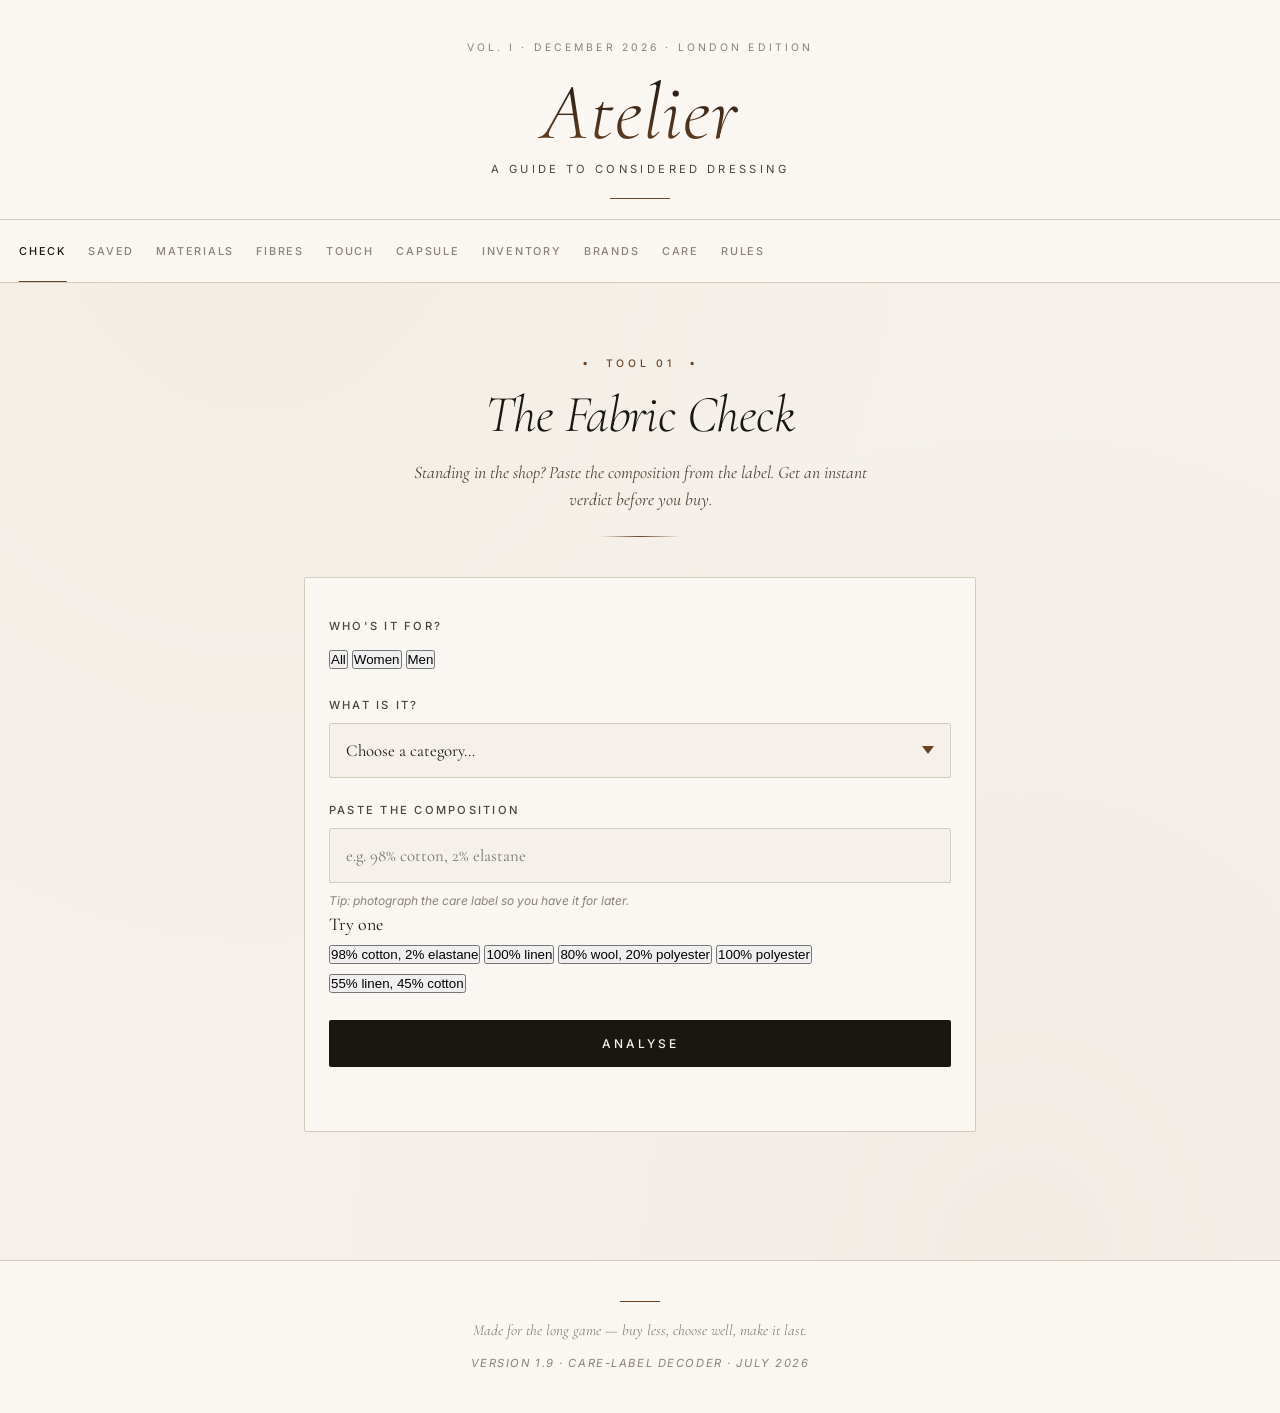
==== commit 961f5583: "Add fibres tab and update footer version" ====
--- a/index.html
+++ b/index.html
@@ -28,6 +28,7 @@
   <button class="tab active" data-tab="check" role="tab">Check</button>
   <button class="tab" data-tab="saved" role="tab">Saved</button>
   <button class="tab" data-tab="materials" role="tab">Materials</button>
+  <button class="tab" data-tab="fibres" role="tab">Fibres</button>
   <button class="tab" data-tab="touch" role="tab">Touch</button>
   <button class="tab" data-tab="capsule" role="tab">Capsule</button>
   <button class="tab" data-tab="checklist" role="tab">Inventory</button>
@@ -48,24 +49,33 @@
   </div>
  
   <div class="check-tool">
+    <label class="field-label">Who's it for?</label>
+    <div class="gender-tabs" role="tablist">
+      <button type="button" class="gender-btn active" data-gender="all" role="tab">All</button>
+      <button type="button" class="gender-btn" data-gender="women" role="tab">Women</button>
+      <button type="button" class="gender-btn" data-gender="men" role="tab">Men</button>
+    </div>
+ 
     <label for="garment-type" class="field-label">What is it?</label>
     <select id="garment-type" class="select-input">
       <option value="">Choose a category…</option>
-      <option value="tshirt">T-shirt / Top</option>
-      <option value="jeans">Jeans</option>
-      <option value="trousers">Trousers (tailored)</option>
-      <option value="blazer">Blazer</option>
-      <option value="coat">Coat / Outerwear</option>
-      <option value="jumper">Jumper / Knitwear</option>
-      <option value="shirt">Shirt / Blouse</option>
-      <option value="dress">Dress</option>
-      <option value="skirt">Skirt</option>
     </select>
  
     <label for="composition-input" class="field-label">Paste the composition</label>
     <input type="text" id="composition-input" class="text-input" placeholder="e.g. 98% cotton, 2% elastane">
     <div class="hint">Tip: photograph the care label so you have it for later.</div>
  
+    <div class="examples">
+      <span class="examples-label">Try one</span>
+      <div class="example-chips">
+        <button type="button" class="example-chip" data-fill="98% cotton, 2% elastane">98% cotton, 2% elastane</button>
+        <button type="button" class="example-chip" data-fill="100% linen">100% linen</button>
+        <button type="button" class="example-chip" data-fill="80% wool, 20% polyester">80% wool, 20% polyester</button>
+        <button type="button" class="example-chip" data-fill="100% polyester">100% polyester</button>
+        <button type="button" class="example-chip" data-fill="55% linen, 45% cotton">55% linen, 45% cotton</button>
+      </div>
+    </div>
+ 
     <button id="check-btn" class="primary-btn">Analyse</button>
  
     <div id="check-result" class="result-card"></div>
@@ -90,6 +100,16 @@
     <p class="lede">What to look for, by category. Tap a card to expand.</p>
   </div>
   <div id="materials-list" class="materials-list"></div>
+</section>
+ 
+<!-- ============ TAB: FIBRE INDEX ============ -->
+<section class="tab-panel" id="fibres">
+  <div class="section-header">
+    <span class="overline">Reference</span>
+    <h2 class="section-title">The Fibre Index</h2>
+    <p class="lede">Every fibre, honestly assessed — what it is, what it does well, and where it lets you down.</p>
+  </div>
+  <div id="fibres-list" class="care-list"></div>
 </section>
  
 <!-- ============ TAB: HAND-FEEL TESTS ============ -->
@@ -156,6 +176,13 @@
     <h2 class="section-title">The Care Manual</h2>
     <p class="lede">A good care routine doubles a wardrobe's lifespan. Per fibre, what actually matters.</p>
   </div>
+ 
+  <div class="symbol-key">
+    <div class="symbol-key-title">Reading the Care Label</div>
+    <div class="symbol-key-intro">The symbols found on every care label, decoded. A crossed-out symbol always means "don't".</div>
+    <div id="care-symbols"></div>
+  </div>
+ 
   <div id="care-list" class="care-list"></div>
 </section>
  
@@ -174,7 +201,7 @@
 <footer>
   <div class="footer-line"></div>
   <p>Made for the long game — buy less, choose well, make it last.</p>
-  <p style="font-family: var(--sans); font-size: 0.7rem; letter-spacing: 0.14em; text-transform: uppercase; color: var(--ink-faint); margin-top: 0.75rem;">Version 1.1 · updated July 2026</p>
+  <p style="font-family: var(--sans); font-size: 0.7rem; letter-spacing: 0.14em; text-transform: uppercase; color: var(--ink-faint); margin-top: 0.75rem;">Version 1.9 · care-label decoder · July 2026</p>
 </footer>
  
 <script src="data.js"></script>
